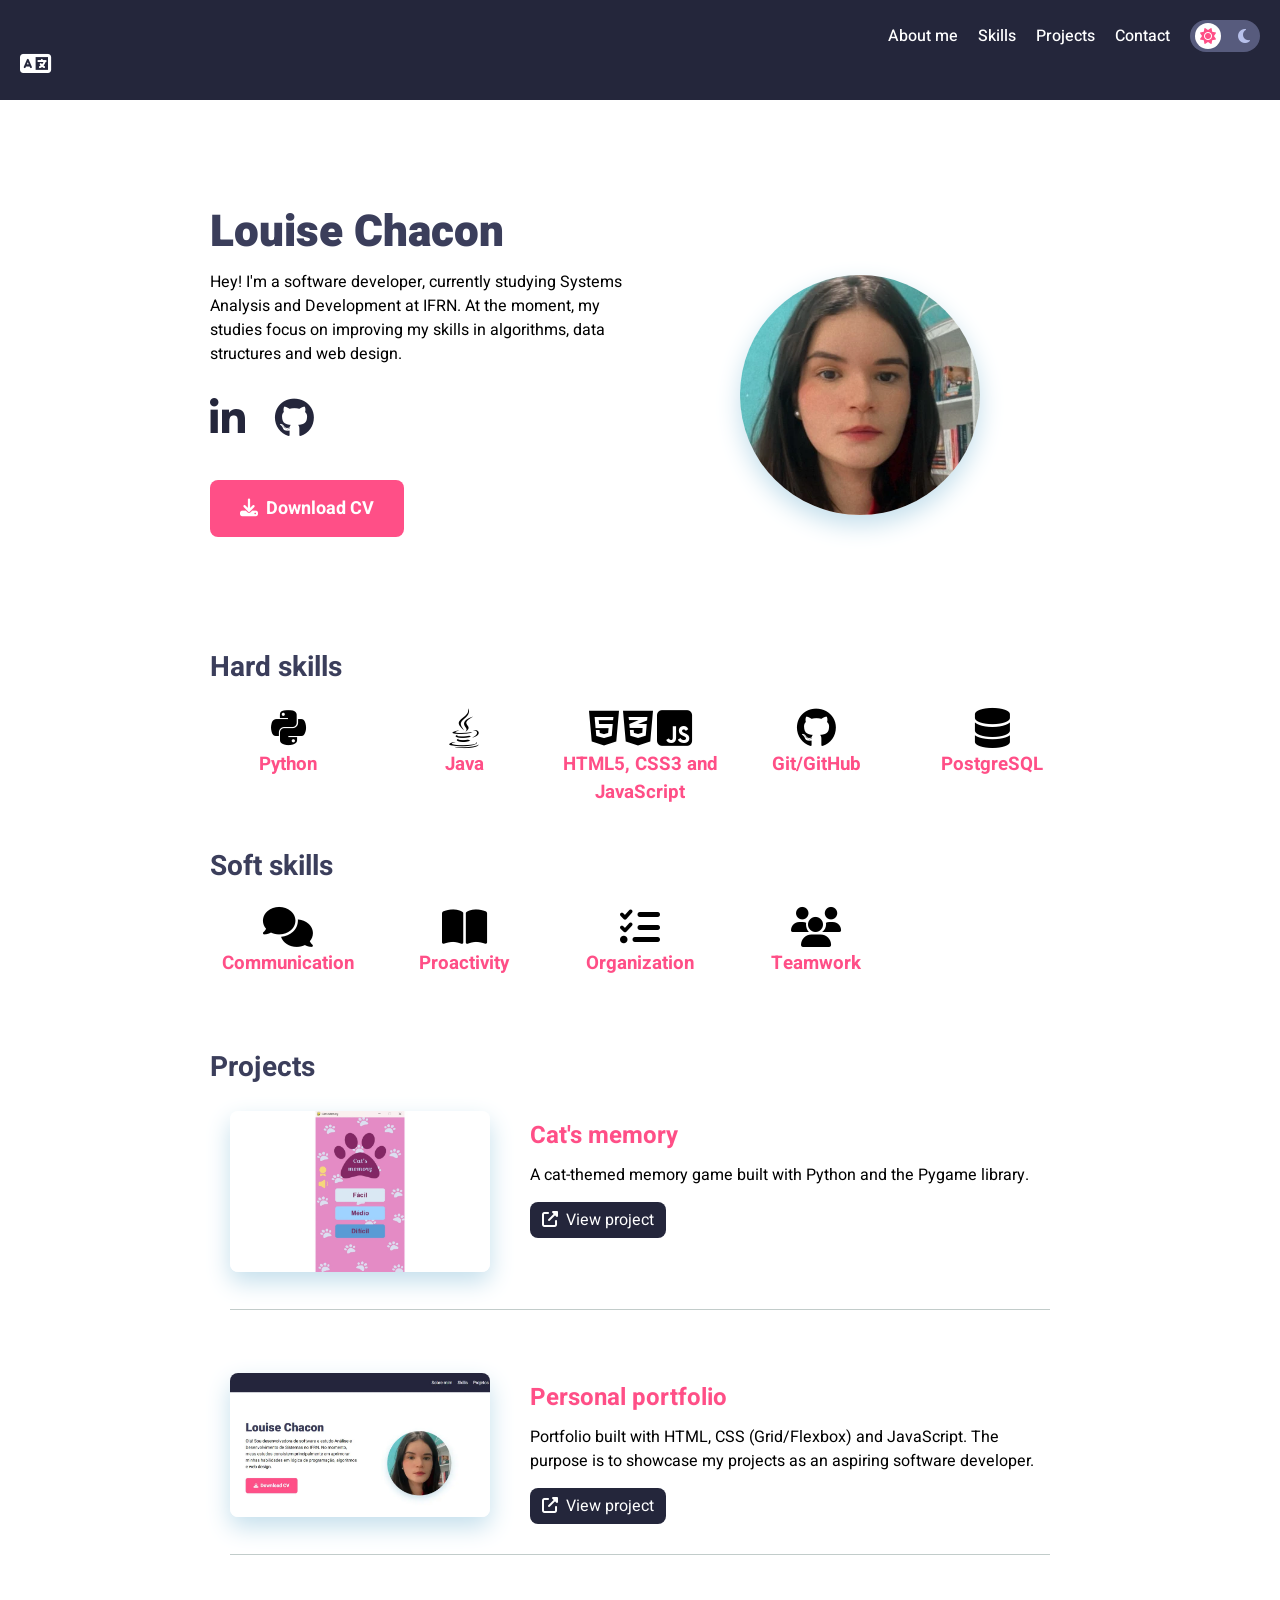
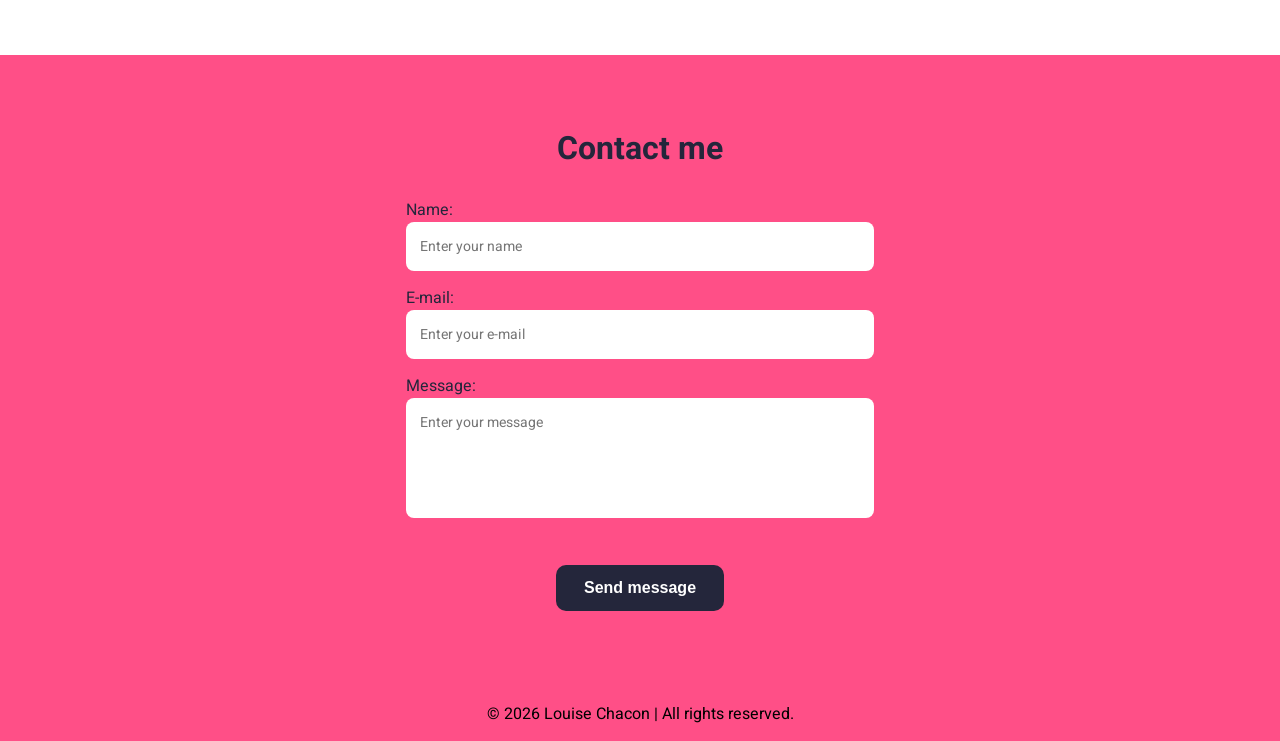
==== en/index.html @ f74fc058 "Adiciona versão em inglês" ====
<!DOCTYPE html>
<html lang="en">

<head>
    <meta charset="UTF-8">
    <meta name="viewport" content="width=device-width, initial-scale=1.0">
    <link rel="stylesheet" href="../styles.css">
    <link rel="stylesheet" href="https://fonts.googleapis.com/css2?family=Heebo:wght@400;700;900&display=swap">
    <link rel="stylesheet" href="https://cdnjs.cloudflare.com/ajax/libs/font-awesome/6.5.1/css/all.min.css">
    <title>Louise Chacon</title>
</head>

<body>

    <div id="container">
        <header>
            <nav>
                <i class="fa-solid fa-bars" id="btn-menu"></i>
                <ul class="nav-links">
                    <li>
                        <i class="fa-solid fa-xmark" id="btn-fechar"></i>
                    </li>
                    <li> <a href="#sobre">About me</a> </li>
                    <li> <a href="#habilidades">Skills</a> </li>
                    <li> <a href="#projetos">Projects</a> </li>
                    <li> <a href="#contato">Contact</a> </li>

                    <li>
                        <label class="toggle" for="tema-checkbox">
                            <input type="checkbox" id="tema-checkbox" role="switch" aria-label="Alternar tema">
                            <i class="fa-solid fa-sun"></i>
                            <i class="fa-solid fa-moon"></i>
                            <div class="toggle-circulo"></div>
                        </label>
                    </li>
                </ul>
                <a href="../index.html" title="Traduzir para o português / Translate to portuguese">
                    <i class="fa-solid fa-language" id="btn-language"></i>
                </a>
            </nav>
        </header>

        <main>
            <section class="sobre" id="sobre">
                <div class="texto">
                    <h1 class="nome">Louise Chacon</h1>
                    <p class="descricao">
                        Hey! I'm a software developer, currently studying Systems Analysis and Development at IFRN. 
                        At the moment, my studies focus on improving my skills in algorithms, data structures and web design.
                    </p>
                    <div class="redes">
                        <a href="https://www.linkedin.com/in/louise-chacon-458540359/" target="_blank"
                            aria-label="Linkedin">
                            <i class="fab fa-linkedin-in"></i>
                        </a>
                        <a href="https://github.com/louisechacon" target="_blank" aria-label="GitHub">
                            <i class="fa-brands fa-github"></i>
                        </a>
                    </div>
                    <a href="https://drive.google.com/file/d/1Nz8UbZAZDZwDI3rD2yLKza09AbwheY-5/view?usp=sharing"
                        target="_blank" class="btn-curriculo"><i class="fa-solid fa-download"></i>Download CV</a>
                </div>
                <div class="foto">
                    <img src="../imagens/foto_louise.webp" alt="Foto de Louise" class="icone">
                </div>
            </section>

            <section class="habilidades" id="habilidades">
                <div class="skills">

                    <div class="hard-skills">
                        <h2>Hard skills</h2>

                        <div class="skill-card">
                            <i class="fab fa-python"></i>
                            <h3>Python</h3>
                        </div>

                        <div class="skill-card">
                            <i class="fab fa-java"></i>
                            <h3>Java</h3>
                        </div>

                        <div class="skill-card">
                            <i class="fab fa-html5" title="HTML5"></i>
                            <i class="fab fa-css3-alt" title="CSS3"></i>
                            <i class="fab fa-js-square" title="JavaScript"></i>
                            <h3>HTML5, CSS3 and JavaScript</h3>
                        </div>

                        <div class="skill-card">
                            <i class="fa-brands fa-github"></i>
                            <h3>Git/GitHub</h3>
                        </div>

                        <div class="skill-card">
                            <i class="fas fa-database"></i>
                            <h3>PostgreSQL</h3>
                        </div>
                    </div>

                    <div class="soft-skills">
                        <h2>Soft skills</h2>

                        <div class="skill-card">
                            <i class="fas fa-comments"></i>
                            <h3>Communication</h3>
                        </div>

                        <div class="skill-card">
                            <i class="fas fa-book-open"></i>
                            <h3>Proactivity</h3>
                        </div>

                        <div class="skill-card">
                            <i class="fas fa-list-check"></i>
                            <h3>Organization</h3>
                        </div>

                        <div class="skill-card">
                            <i class="fas fa-users"></i>
                            <h3>Teamwork</h3>
                        </div>
                    </div>
                </div>
            </section>

            <section class="projetos" id="projetos">

                <h2>Projects</h2>

                <div class="trabalhos">
                    <article class="card-projeto">
                        <img src="../imagens/menu_pygame.webp" alt="Print do menu inicial do jogo" class="thumbnail">
                        <div class="info-projetos">
                            <h3>Cat's memory</h3>
                            <p>A cat-themed memory game built with Python and the Pygame library.</p>
                            <a href="https://github.com/louisechacon/jogo_pygame" target="_blank" class="btn-projeto"><i
                                    class="fa-solid fa-up-right-from-square"></i>View project</a>
                        </div>
                    </article>

                    <article class="card-projeto">
                        <img src="../imagens/home.webp" alt="Print da página inicial do portfólio" class="thumbnail">
                        <div class="info-projetos">
                            <h3>Personal portfolio</h3>
                            <p>Portfolio built with HTML, CSS (Grid/Flexbox) and JavaScript. The purpose is to showcase
                                my projects as an aspiring software developer.</p>
                            <a href="https://github.com/louisechacon/portfolio" target="_blank" class="btn-projeto"><i
                                    class="fa-solid fa-up-right-from-square"></i>View project</a>
                        </div>
                    </article>
                </div>
            </section>
        </main>

        <section class="contato" id="contato">
            <h2>Contact me</h2>
            <span class="linha"></span>

            <form class="form-contato" action="https://formspree.io/f/xwvndnyp" method="post">
                <div>
                    <label for="nome">Name:</label>
                    <input type="text" id="nome" name="user_name" placeholder="Enter your name" required>
                </div>

                <div>
                    <label for="email">E-mail:</label>
                    <input type="email" id="email" name="user_email" placeholder="Enter your e-mail" required>
                </div>

                <div>
                    <label for="mensagem">Message:</label>
                    <textarea id="mensagem" name="user_message" placeholder="Enter your message" required></textarea>
                </div>

                <div>
                    <button class="btn-email" type="submit">Send message</button>
                </div>
            </form>
        </section>

        <footer>
            <p class="copyright">© 2026 Louise Chacon | All rights reserved.</p>
        </footer>
    </div>

    <script src="../scripts/dark_theme.js"></script>
    <script src="../scripts/menu_mobile.js"></script>

</body>

</html>
---- styles.css ----
:root {
    --rosa: #FF4F87;
    --azul: #24263B;
    --cor-fundo: white;
    --cor-texto: black;
    --cor-titulo: #3B3E5B;
    --cor-card-bg: white;
    --cor-sombra: #C4DFEC;
    --cor-borda: #C2CCCA;
    --cor-icones-redes: var(--azul);
}

.dark-mode {
    --cor-fundo: #121212;
    --cor-texto: white;
    --cor-titulo: white;
    --cor-card-bg: #1e1e1e;
    --cor-sombra: #000000;
    --cor-borda: #333333;
    --cor-icones-redes: white;
}

* {
    margin: 0;
    padding: 0;
    box-sizing: border-box;
}

body {
    background-color: var(--cor-fundo);
    color: var(--cor-texto);
    font-family: 'Heebo', sans-serif;
}

html {
    scroll-behavior: smooth;
}

#container {
    display: grid;
}

#btn-menu,
#btn-fechar {
    display: none;
}

header {
    background-color: var(--azul);
    padding: 20px;
    position: sticky;
    top: 0;
    z-index: 1;
}

.nav-links {
    display: flex;
    justify-content: flex-end;
    align-items: center;
    list-style: none;
    gap: 20px;
}

.nav-links a {
    color: white;
    text-decoration: none;
    font-weight: 500;
}

.nav-links a:hover {
    color: var(--rosa);
}

.toggle input {
    position: absolute;
    opacity: 0;
    width: 0;
    height: 0;
}

.toggle {
    width: 70px;
    height: 32px;
    background-color: #575B7D;
    border-radius: 50px;
    position: relative;
    cursor: pointer;
    display: flex;
    align-items: center;
    justify-content: space-between;
    padding: 0 10px;
    transition: background-color 0.3s;
}

.toggle-circulo {
    width: 26px;
    height: 26px;
    background-color: white;
    border-radius: 50%;
    position: absolute;
    top: 3px;
    left: 5px;
    transition: transform 0.3s;
    z-index: 2;
}

.toggle i {
    font-size: 16px;
    z-index: 3;
    transition: color 0.3s;
    pointer-events: none;
}

.fa-sun {
    color: var(--rosa);
}

.fa-moon {
    color: #B8C1EC;
}

.toggle input:checked ~ .toggle-circulo {
    transform: translateX(34px);
}

.toggle:has(input:focus-visible) {
    outline: 2px solid white;
    outline-offset: 3px;
}

.toggle input:checked ~ .fa-sun {
    color: #B8C1EC;
}
.toggle input:checked ~ .fa-moon {
    color: var(--rosa);
}

#btn-language {
    color: white;
    font-size: 25px;
}

#btn-language:hover {
    color: var(--rosa);
}

main {
    padding: 100px 20px;
    max-width: 900px;
    margin: 0 auto;
}

section {
    scroll-margin-top: 100px;
}

.sobre {
    display: grid;
    grid-template-columns: repeat(auto-fit, minmax(300px, 1fr));
    justify-items: center;
    align-items: center;
    gap: 20px;
}

.sobre h1 {
    color: var(--cor-titulo);
    font-size: 44px;
    font-weight: 900;
    margin-bottom: 5px;
}

.redes {
    display: grid;
    grid-template-columns: repeat(3, 30px);
    justify-content: start;
    gap: 35px;
    margin-top: 25px;
    }

.redes a {
    font-size: 40px;
    color: var(--cor-icones-redes);
}

.redes a:hover {
    color: var(--rosa);
}

.btn-curriculo {
    display: inline-block;
    justify-content: center;
    background-color: var(--rosa);
    color: white;
    border-radius: 8px;
    padding: 15px 30px;
    margin-top: 30px;
    margin-bottom: 60px;
    font-size: 18px;
    font-weight: bold;
    text-decoration: none;
}

.btn-curriculo i {
    margin-right: 8px;
}

.btn-curriculo:hover {
    filter: brightness(120%);
}

.icone {
    width: 240px;
    height: 240px;
    border-radius: 50%;
    object-fit: cover;
    box-shadow: 0px 10px 25px var(--cor-sombra);
}

.habilidades h2 {
    color: var(--cor-titulo);
    font-size: 28px;
    grid-column: 1 / -1;
    text-align: left;
}

.skills {
    display: grid;
    grid-template-columns: 1fr;
    gap: 40px;
    margin-top: 50px;
}

.hard-skills,
.soft-skills {
    display: grid;
    grid-template-columns: repeat(auto-fit, minmax(150px, 1fr));
    gap: 20px;
    text-align: center;
}

.skills i {
    font-size: 40px;
}


.skills h3 {
    color: var(--rosa);
}

.projetos {
    margin-top: 70px;
}

.projetos h2 {
    color: var(--cor-titulo);
    font-size: 28px;
    margin-top: 40px;
    text-align: left;
}

.trabalhos {
    display: grid;
    grid-template-columns: 1fr;
    gap: 40px;
    padding: 0px 20px;
    margin: 0 auto;
    text-align: left;
}

.card-projeto {
    display: grid;
    grid-template-columns: 1fr 2fr;
    gap: 40px;
    align-items: center;
    margin-top: 30px;
    border-bottom: 1px solid var(--cor-borda);
    padding-bottom: 30px;
}

.thumbnail {
    width: 100%;
    height: 100%;
    object-fit: cover;
    border-radius: 8px;
    margin-bottom: 15px;
    box-shadow: 0px 10px 25px var(--cor-sombra);

}

.info-projetos {
    align-self: start;
}

.info-projetos h3 {
    color: var(--rosa);
    margin-bottom: 10px;
    font-size: 24px;
}

.btn-projeto {
    display: inline-block;
    background-color: var(--azul);
    color: white;
    border-radius: 8px;
    padding: 6px 12px;
    font-size: 16px;
    margin-top: 15px;
    text-decoration: none;
}

.btn-projeto i {
    margin-right: 8px;
}

.btn-projeto:hover {
    filter: brightness(160%);
}

form {
    margin: 0 auto;
    max-width: 400px;
    padding: 16px;
}

.contato {
    background-color: var(--rosa);
    padding: 70px 20px 35px;
    text-align: center;
}

.contato h2 {
    color: var(--azul);
    margin-bottom: 10px;
    font-size: 32px;
}

.form-contato {
    max-width: 500px;
    margin: 0 auto;
    display: flex;
    flex-direction: column;
    gap: 15px;
}

.form-contato label {
    display: block;
    color: var(--azul);
    font-size: 16px;
    text-align: left;
}

.form-contato input,
.form-contato textarea {
    width: 100%;
    padding: 14px;
    border-radius: 8px;
    border: none;
    outline: none;
    font-size: 14px;
    font-family: 'Heebo', sans-serif;
}

.form-contato input:focus-visible,
.form-contato textarea:focus-visible {
    outline: 1px solid white;
}

.form-contato textarea {
    min-height: 120px;
    resize: none;
}

.btn-email {
    margin: 25px auto;
    background: var(--azul);
    color: #fff;
    padding: 14px 28px;
    border-radius: 10px;
    border: none;
    cursor: pointer;
    font-size: 16px;
    font-weight: bold;
}

.btn-email:hover {
    filter: brightness(130%);
}

footer {
    background-color: var(--rosa);
    padding: 15px 0px;
    text-align: center;
}

@media (max-width: 768px) {

    header {
        position: fixed;
        width: 100%;
        height: 70px;
        display: grid;
        justify-content: end;
        padding: 0px 20px;
        z-index: 3;
        transition: background-color 0.3s ease;
    }

    header.menu-open {
        background-color: transparent;
    }

    header.menu-open #btn-menu {
        display: none;
    }

    #btn-menu {
        display: block;
        color: white;
        font-size: 28px;
        cursor: pointer;
        position: absolute;
        right: 20px;
        top: 25px;
        z-index: 1;
    }

    #btn-fechar {
        display: block;
        color: white;
        font-size: 28px;
        position: absolute;
        top: 20px;
        right: 20px;
        cursor: pointer;
    }

    .nav-links {
        position: fixed;
        top: 0;
        right: -100%;
        width: 60%;
        height: 100vh;
        display: flex;
        flex-direction: column;
        justify-content: center;
        align-items: center;
        background-color: var(--azul);
        gap: 30px;
        transition: 0.3s;
        z-index: 2;
    }

    .nav-links.active {
        right: 0;
    }

    .nav-links a {
        font-size: 22px;
    }

    .toggle {
        width: 80px;
        height: 42px;
    }

    .toggle-circulo {
        width: 36px;
        height: 36px;
    }

    .toggle i {
        font-size: 24px;
    }

    main {
        margin-top: 80px;
        padding: 80px 20px;
        width: 100%;
        max-width: 900px;
    }

    .sobre {
        grid-template-columns: 1fr;
        justify-items: center;
        text-align: center;
    }

    .foto {
        order: -1; 
        margin-bottom: 10px;
    }

    .sobre h1 {
        font-size: 32px;
    }

    .icone {
        width: 240px;
        height: 240px;
    }

    .redes {
        display: flex;
        justify-content: center;
        gap: 35px;
    }

    .redes a:hover {
        color: var(--azul);
    }

    .redes i {
        font-size: 42px;
    }

    .hard-skills,
    .soft-skills {
        grid-template-columns: 1fr;
    }

    .card-projeto {
    display: grid;
    grid-template-columns: 1fr;
    grid-template-areas:
        "titulo"
        "img"
        "texto"
        "botao";
    gap: 15px;
    align-items: start;
    }

    .card-projeto .thumbnail {
        grid-area: img;
        width: 100%;
        height: 180px;
        object-fit: cover;
    }

    .info-projetos {
        display: contents;
    }

    .info-projetos h3 {
        grid-area: titulo;
    }

    .info-projetos p {
        grid-area: texto;
    }

    .btn-projeto {
        grid-area: botao;
        padding: 10px 20px;
        font-size: 16px;
        justify-self: center;
    }

    footer {
        padding: 25px 15px;
    }
}
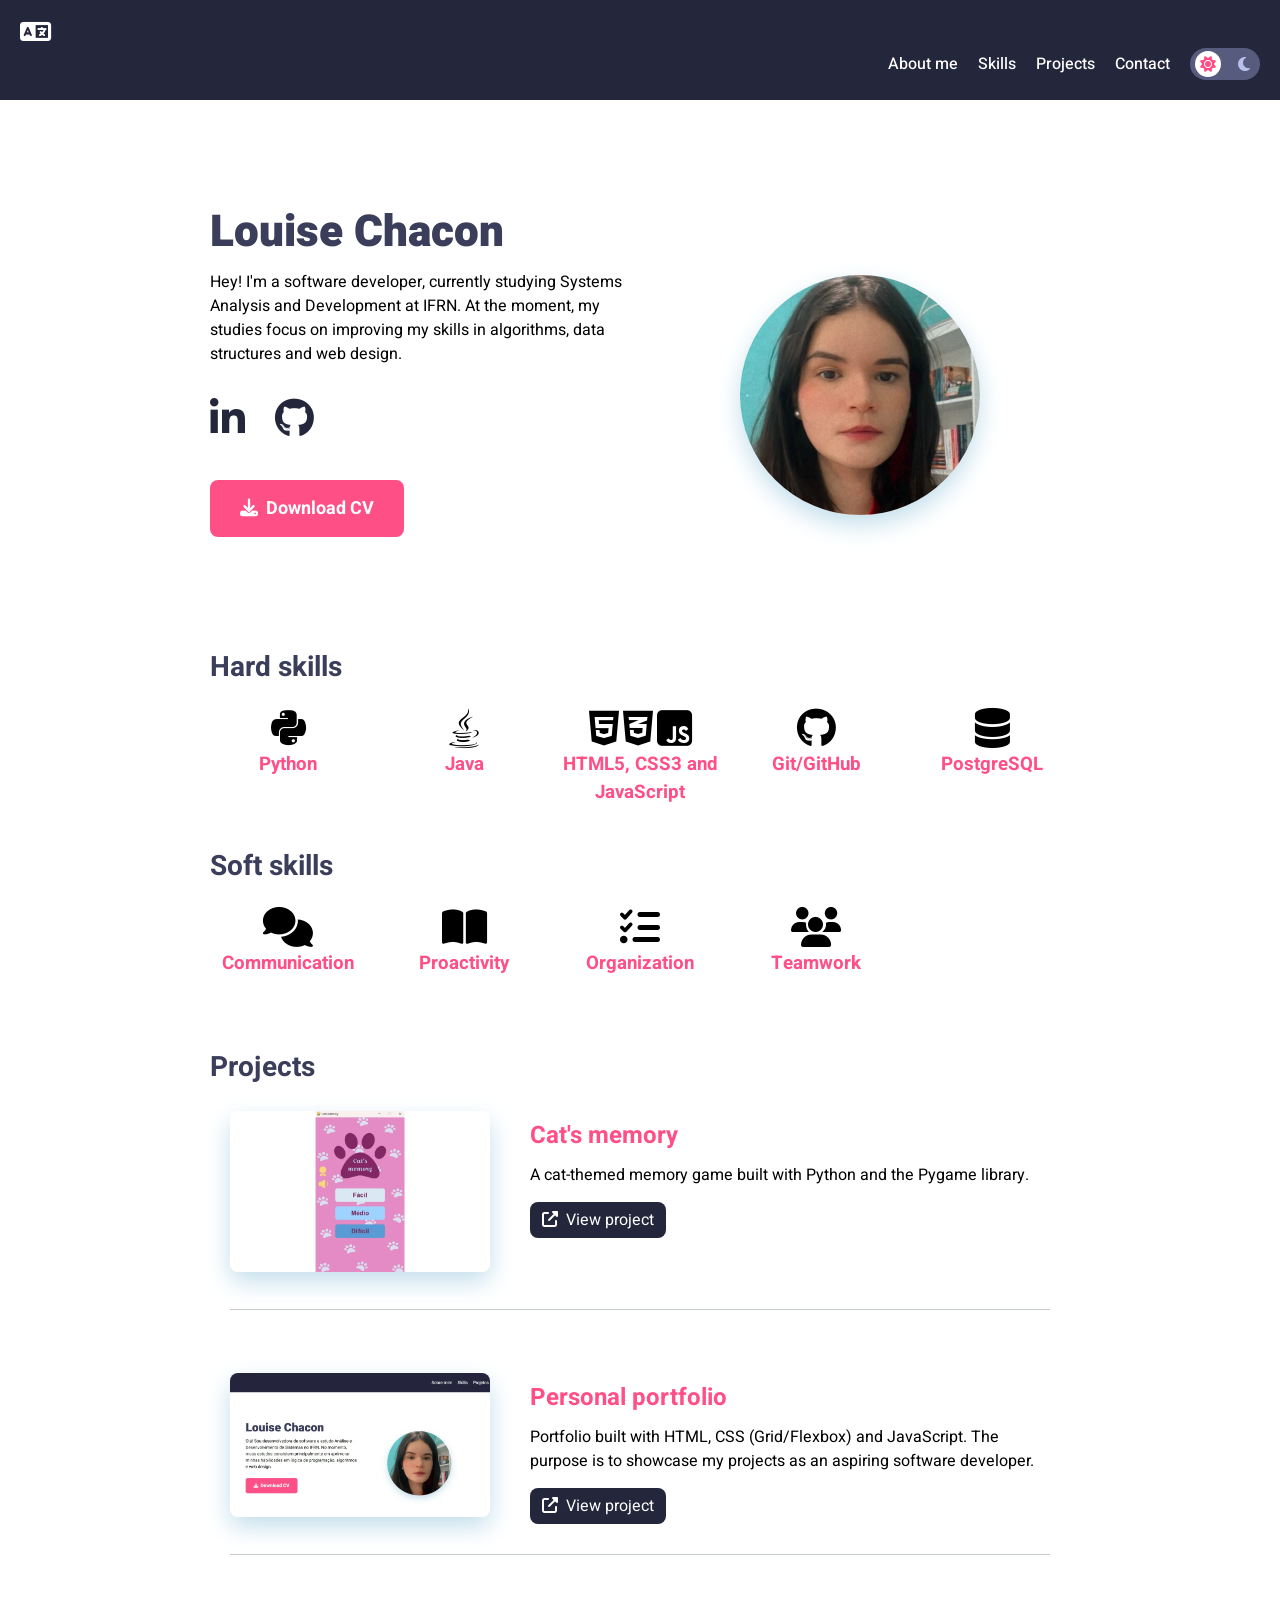
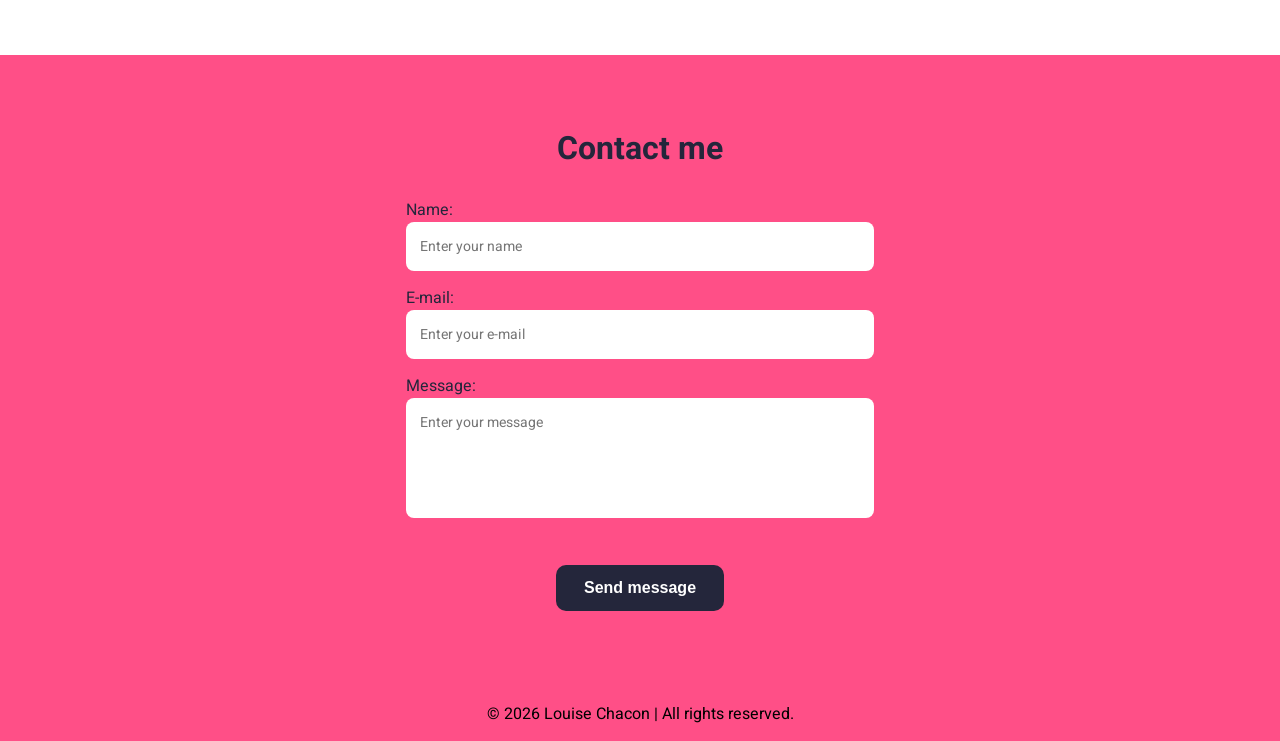
==== commit c40fc46e: "Ajusta posição de botão de idioma na versão mobile" ====
--- a/en/index.html
+++ b/en/index.html
@@ -15,6 +15,9 @@
     <div id="container">
         <header>
             <nav>
+                <a href="../index.html" title="Traduzir para o português / Translate to portuguese">
+                    <i class="fa-solid fa-language" id="btn-language"></i>
+                </a>
                 <i class="fa-solid fa-bars" id="btn-menu"></i>
                 <ul class="nav-links">
                     <li>
@@ -34,9 +37,6 @@
                         </label>
                     </li>
                 </ul>
-                <a href="../index.html" title="Traduzir para o português / Translate to portuguese">
-                    <i class="fa-solid fa-language" id="btn-language"></i>
-                </a>
             </nav>
         </header>
 
--- a/styles.css
+++ b/styles.css
@@ -398,11 +398,12 @@
         position: fixed;
         width: 100%;
         height: 70px;
-        display: grid;
-        justify-content: end;
+        display: flex;
+        justify-content: space-between;
         padding: 0px 20px;
         z-index: 3;
         transition: background-color 0.3s ease;
+        align-items: center;
     }
 
     header.menu-open {
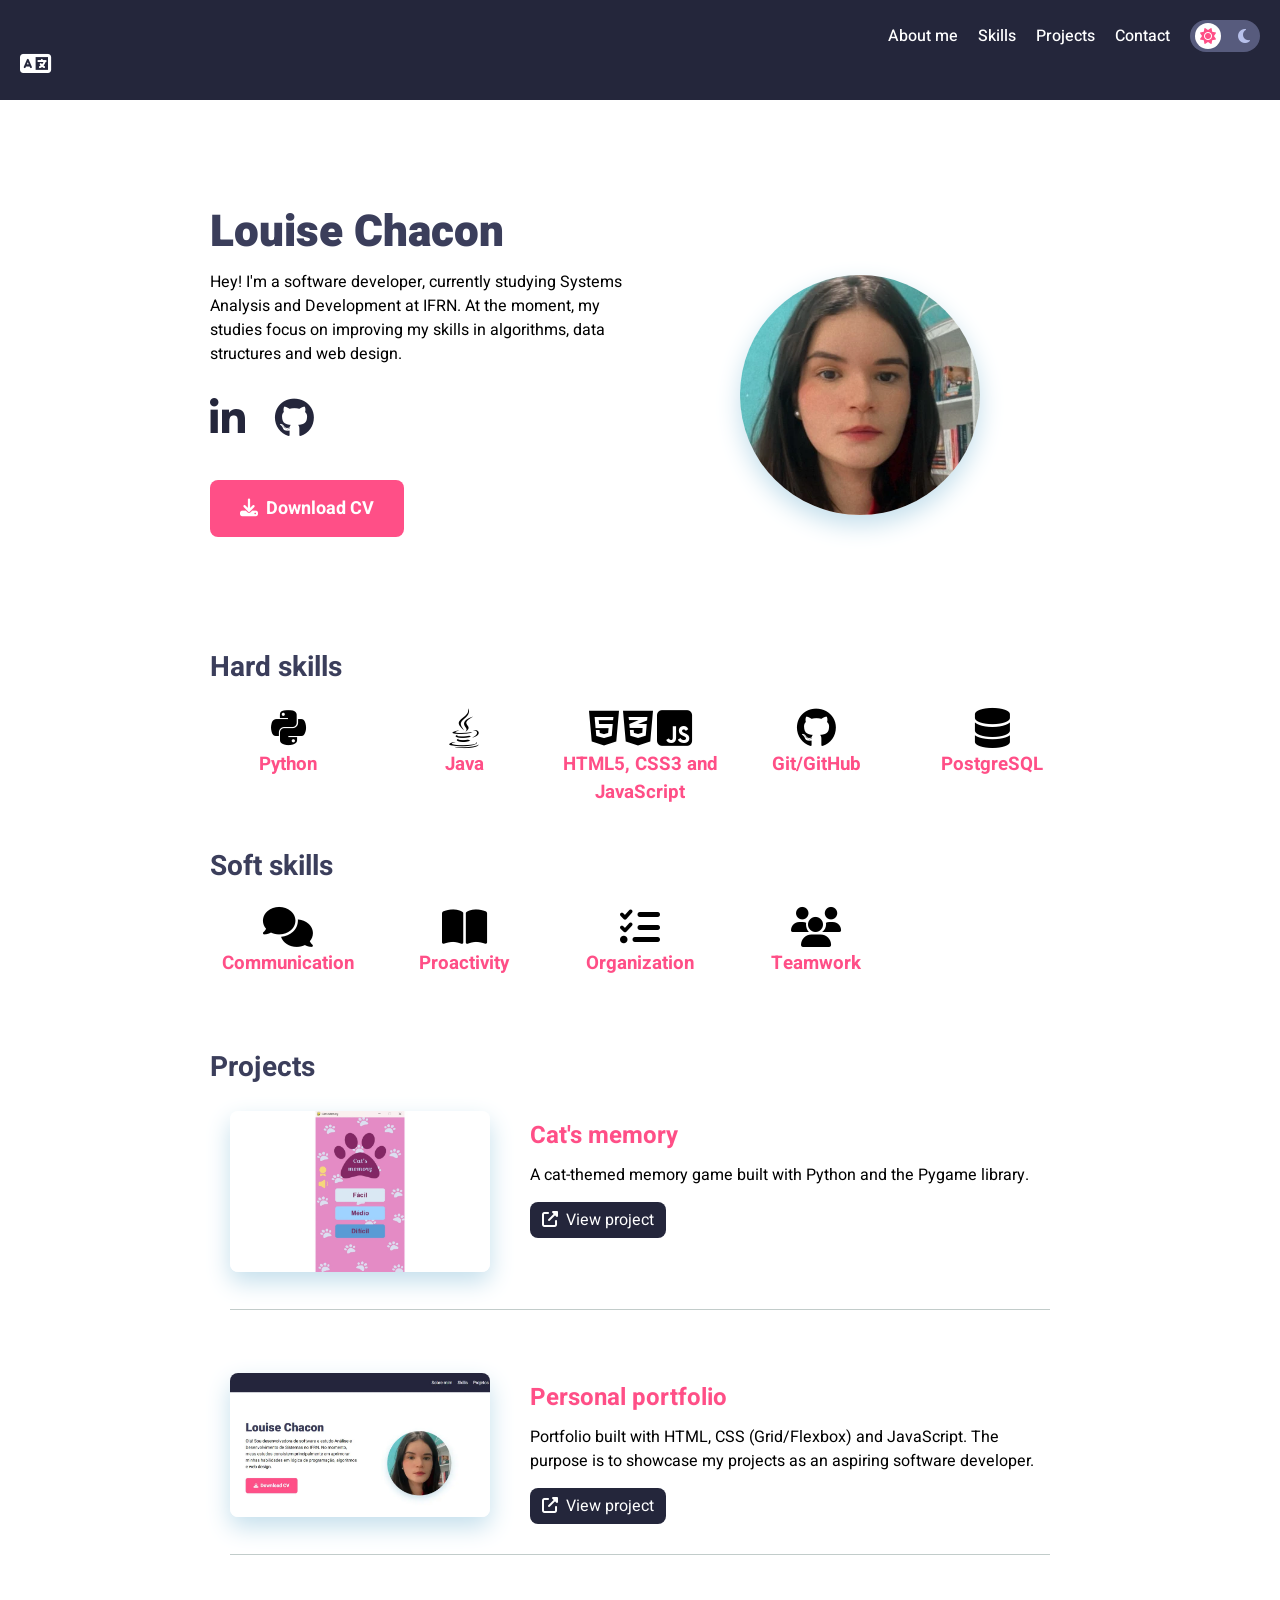
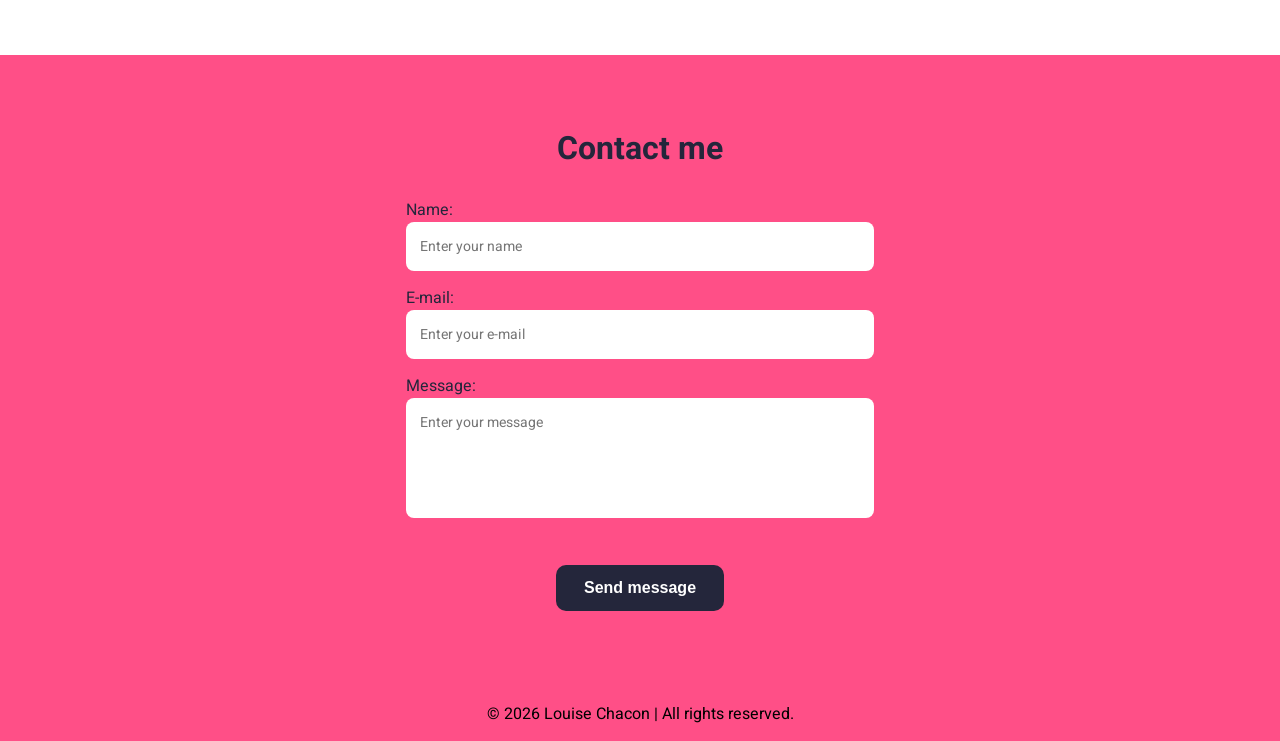
==== commit 0969de4a: "Revert "Ajusta posição de botão de idioma na versão mobile" This reverts commit c40fc46e9469cba451a3" ====
--- a/en/index.html
+++ b/en/index.html
@@ -15,9 +15,6 @@
     <div id="container">
         <header>
             <nav>
-                <a href="../index.html" title="Traduzir para o português / Translate to portuguese">
-                    <i class="fa-solid fa-language" id="btn-language"></i>
-                </a>
                 <i class="fa-solid fa-bars" id="btn-menu"></i>
                 <ul class="nav-links">
                     <li>
@@ -37,6 +34,9 @@
                         </label>
                     </li>
                 </ul>
+                <a href="../index.html" title="Traduzir para o português / Translate to portuguese">
+                    <i class="fa-solid fa-language" id="btn-language"></i>
+                </a>
             </nav>
         </header>
 
--- a/styles.css
+++ b/styles.css
@@ -398,12 +398,11 @@
         position: fixed;
         width: 100%;
         height: 70px;
-        display: flex;
-        justify-content: space-between;
+        display: grid;
+        justify-content: end;
         padding: 0px 20px;
         z-index: 3;
         transition: background-color 0.3s ease;
-        align-items: center;
     }
 
     header.menu-open {
